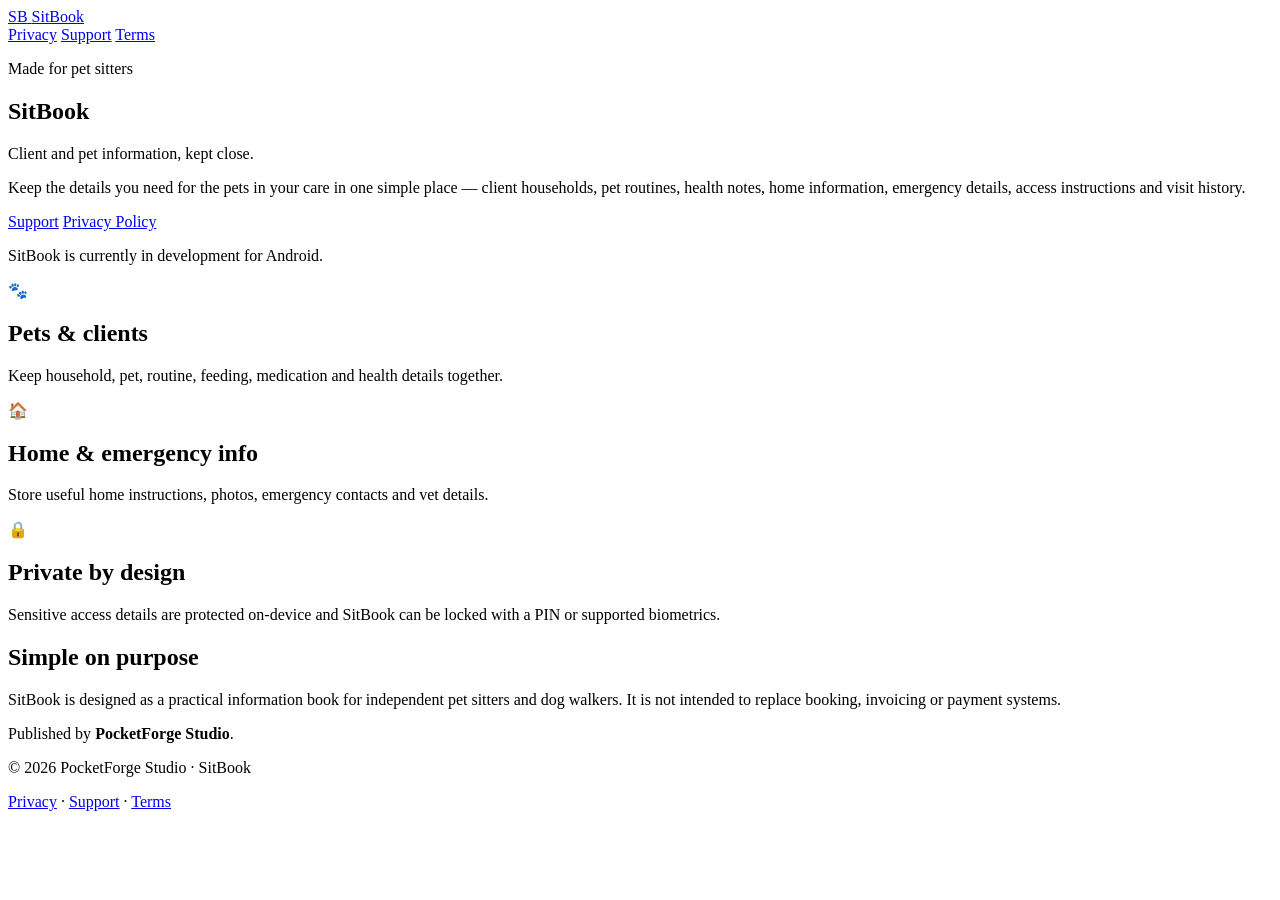
==== index.html @ 374b7adf "Add index.html" ====
<!doctype html>
<html lang="en">
<head>
  <meta charset="utf-8">
  <meta name="viewport" content="width=device-width, initial-scale=1">
  <meta name="description" content="SitBook — a simple, secure client and pet information app for pet sitters and dog walkers.">
  <title>SitBook</title>
  <link rel="stylesheet" href="styles.css">
</head>
<body>
  <header class="site-header">
    <a class="brand" href="index.html" aria-label="SitBook home">
      <span class="brand-mark" aria-hidden="true">SB</span>
      <span>SitBook</span>
    </a>
    <nav aria-label="Main navigation">
      <a href="privacy.html">Privacy</a>
      <a href="support.html">Support</a>
      <a href="terms.html">Terms</a>
    </nav>
  </header>

  <main>
    <section class="hero">
      <div class="hero-card">
        <p class="eyebrow">Made for pet sitters</p>
        <h1>SitBook</h1>
        <p class="tagline">Client and pet information, kept close.</p>
        <p class="intro">
          Keep the details you need for the pets in your care in one simple place —
          client households, pet routines, health notes, home information, emergency
          details, access instructions and visit history.
        </p>
        <div class="actions">
          <a class="button primary" href="support.html">Support</a>
          <a class="button secondary" href="privacy.html">Privacy Policy</a>
        </div>
        <p class="coming-soon">SitBook is currently in development for Android.</p>
      </div>
    </section>

    <section class="features" aria-label="SitBook features">
      <article>
        <span aria-hidden="true">🐾</span>
        <h2>Pets & clients</h2>
        <p>Keep household, pet, routine, feeding, medication and health details together.</p>
      </article>
      <article>
        <span aria-hidden="true">🏠</span>
        <h2>Home & emergency info</h2>
        <p>Store useful home instructions, photos, emergency contacts and vet details.</p>
      </article>
      <article>
        <span aria-hidden="true">🔒</span>
        <h2>Private by design</h2>
        <p>Sensitive access details are protected on-device and SitBook can be locked with a PIN or supported biometrics.</p>
      </article>
    </section>

    <section class="about">
      <div class="content-card">
        <h2>Simple on purpose</h2>
        <p>
          SitBook is designed as a practical information book for independent pet sitters and dog walkers.
          It is not intended to replace booking, invoicing or payment systems.
        </p>
        <p>Published by <strong>PocketForge Studio</strong>.</p>
      </div>
    </section>
  </main>

  <footer>
    <p>© 2026 PocketForge Studio · SitBook</p>
    <p>
      <a href="privacy.html">Privacy</a>
      <span aria-hidden="true">·</span>
      <a href="support.html">Support</a>
      <span aria-hidden="true">·</span>
      <a href="terms.html">Terms</a>
    </p>
  </footer>
</body>
</html>
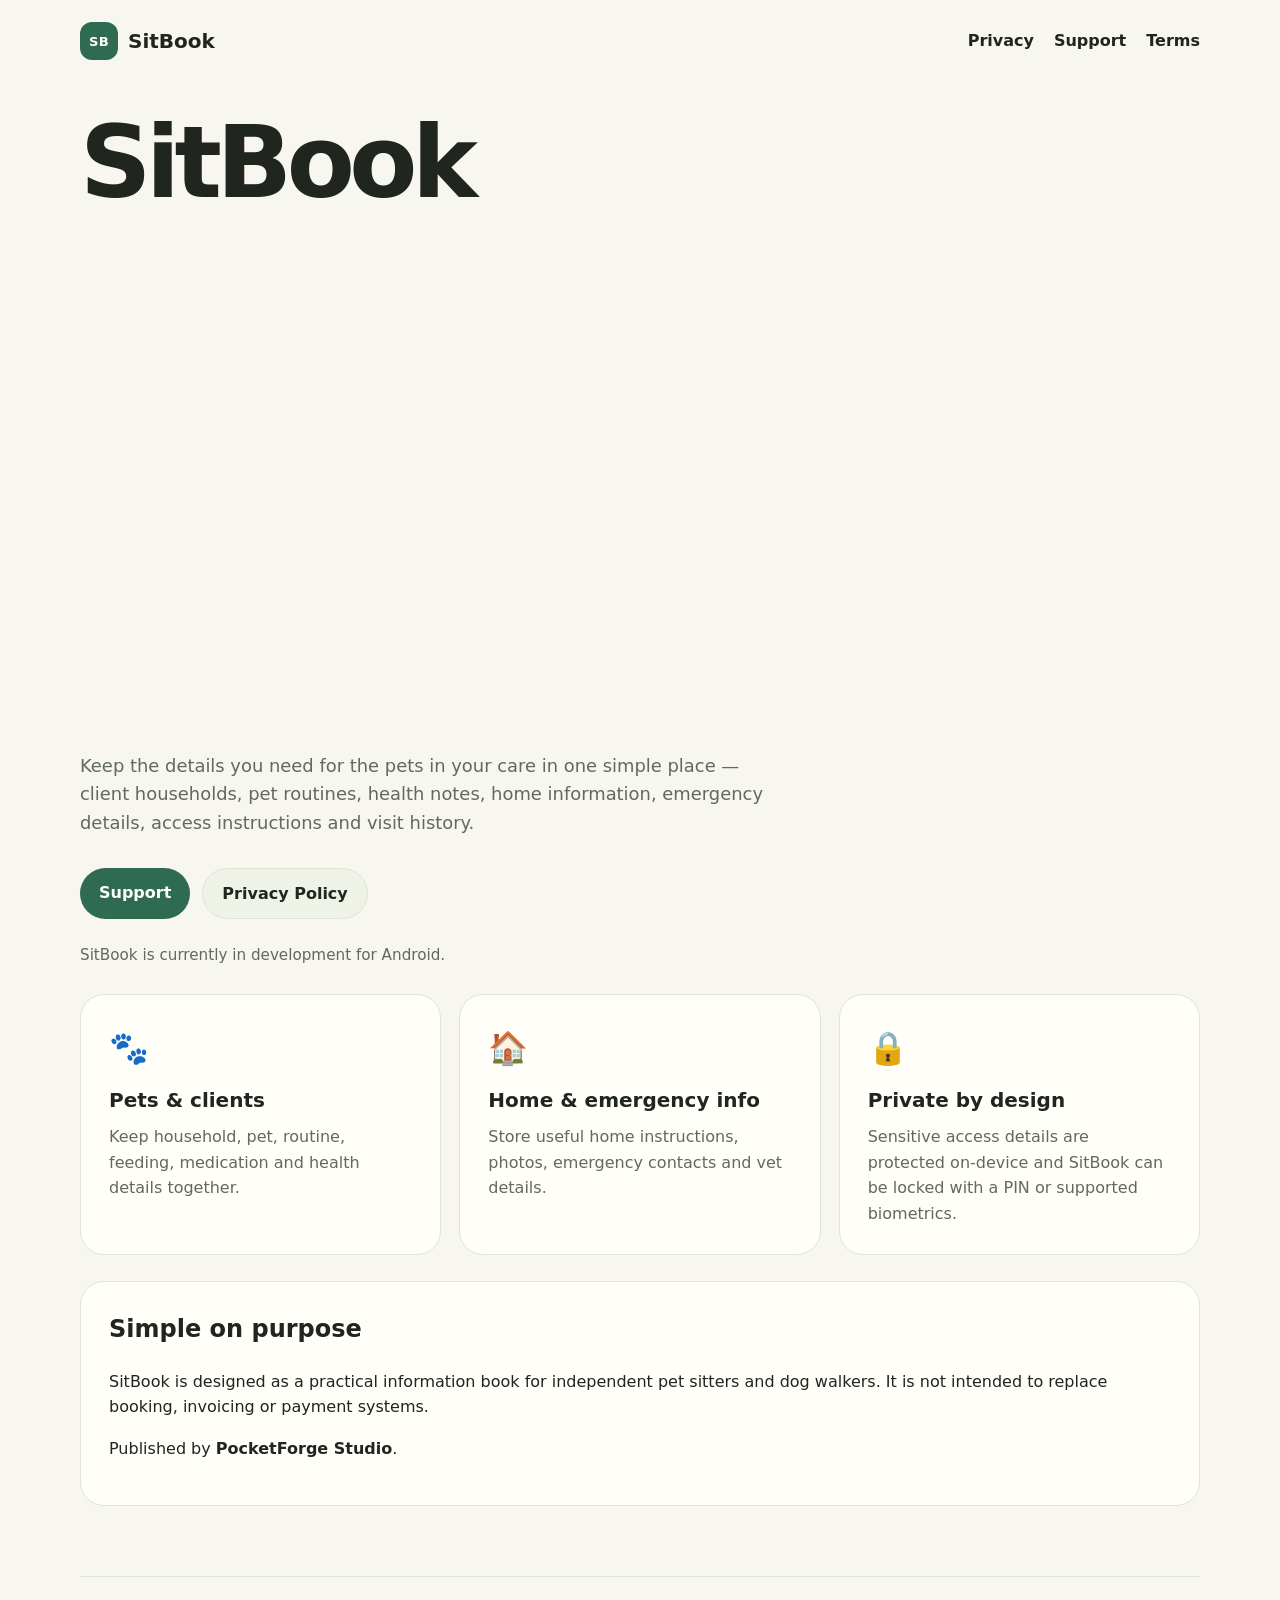
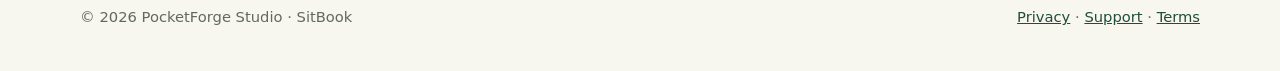
==== commit 3421b7bc: "Add SitBook banner to homepage" ====
--- a/index.html
+++ b/index.html
@@ -22,10 +22,15 @@
 
   <main>
     <section class="hero">
-      <div class="hero-card">
-        <p class="eyebrow">Made for pet sitters</p>
-        <h1>SitBook</h1>
-        <p class="tagline">Client and pet information, kept close.</p>
+      <h1 class="sr-only">SitBook</h1>
+      <div class="hero-banner">
+        <img
+          src="sitbook-banner.webp"
+          alt="SitBook — private pet sitter records, beautifully organised."
+        >
+      </div>
+
+      <div class="hero-details">
         <p class="intro">
           Keep the details you need for the pets in your care in one simple place —
           client households, pet routines, health notes, home information, emergency
--- a/styles.css
+++ b/styles.css
@@ -0,0 +1,247 @@
+:root {
+  --bg: #f7f6ef;
+  --surface: #fffef9;
+  --surface-soft: #eef2e7;
+  --text: #20251f;
+  --muted: #62695f;
+  --accent: #2f6b53;
+  --accent-dark: #214d3b;
+  --line: #dfe5d8;
+  --shadow: 0 18px 50px rgba(39, 64, 49, 0.10);
+}
+
+* { box-sizing: border-box; }
+
+html { scroll-behavior: smooth; }
+
+body {
+  margin: 0;
+  font-family: system-ui, -apple-system, BlinkMacSystemFont, "Segoe UI", sans-serif;
+  color: var(--text);
+  background: var(--bg);
+  line-height: 1.6;
+}
+
+a { color: var(--accent-dark); }
+
+.site-header {
+  width: min(1120px, calc(100% - 36px));
+  margin: 0 auto;
+  min-height: 82px;
+  display: flex;
+  align-items: center;
+  justify-content: space-between;
+  gap: 24px;
+}
+
+.brand {
+  display: inline-flex;
+  align-items: center;
+  gap: 10px;
+  text-decoration: none;
+  color: var(--text);
+  font-size: 1.25rem;
+  font-weight: 800;
+}
+
+.brand-mark {
+  width: 38px;
+  height: 38px;
+  border-radius: 12px;
+  display: inline-grid;
+  place-items: center;
+  background: var(--accent);
+  color: white;
+  font-size: 0.82rem;
+  letter-spacing: 0.03em;
+}
+
+nav {
+  display: flex;
+  gap: 20px;
+}
+
+nav a {
+  color: var(--text);
+  text-decoration: none;
+  font-weight: 650;
+}
+
+nav a:hover,
+footer a:hover { text-decoration: underline; }
+
+.hero {
+  width: min(1120px, calc(100% - 36px));
+  margin: 32px auto 0;
+}
+
+.hero-card {
+  min-height: 500px;
+  padding: clamp(42px, 8vw, 92px);
+  border: 1px solid var(--line);
+  border-radius: 34px;
+  background:
+    radial-gradient(circle at top right, rgba(47, 107, 83, 0.14), transparent 36%),
+    var(--surface);
+  box-shadow: var(--shadow);
+  display: flex;
+  flex-direction: column;
+  align-items: flex-start;
+  justify-content: center;
+}
+
+.eyebrow {
+  margin: 0 0 8px;
+  color: var(--accent-dark);
+  font-weight: 800;
+  letter-spacing: 0.05em;
+  text-transform: uppercase;
+  font-size: 0.86rem;
+}
+
+h1 {
+  margin: 0;
+  font-size: clamp(3rem, 8vw, 6.2rem);
+  line-height: 0.98;
+  letter-spacing: -0.055em;
+}
+
+.tagline {
+  margin: 18px 0 12px;
+  font-size: clamp(1.45rem, 3vw, 2rem);
+  font-weight: 750;
+}
+
+.intro {
+  max-width: 710px;
+  margin: 0;
+  color: var(--muted);
+  font-size: 1.12rem;
+}
+
+.actions {
+  display: flex;
+  flex-wrap: wrap;
+  gap: 12px;
+  margin-top: 30px;
+}
+
+.button {
+  display: inline-block;
+  padding: 12px 19px;
+  border-radius: 999px;
+  text-decoration: none;
+  font-weight: 750;
+}
+
+.primary {
+  color: white;
+  background: var(--accent);
+}
+
+.primary:hover { background: var(--accent-dark); }
+
+.secondary {
+  color: var(--text);
+  background: var(--surface-soft);
+  border: 1px solid var(--line);
+}
+
+.coming-soon {
+  margin: 24px 0 0;
+  color: var(--muted);
+  font-size: 0.95rem;
+}
+
+.features,
+.about {
+  width: min(1120px, calc(100% - 36px));
+}
+
+.features {
+  margin: 26px auto 22px;
+  display: grid;
+  grid-template-columns: repeat(3, 1fr);
+  gap: 18px;
+}
+
+.about { margin: 0 auto 70px; }
+
+.features article,
+.content-card {
+  background: var(--surface);
+  border: 1px solid var(--line);
+  border-radius: 24px;
+  padding: 28px;
+}
+
+.features article > span { font-size: 2rem; }
+.features h2 { margin: 10px 0 8px; font-size: 1.25rem; }
+.features p { margin: 0; color: var(--muted); }
+
+.page {
+  width: min(840px, calc(100% - 36px));
+  margin: 38px auto 70px;
+}
+
+.page h1 {
+  font-size: clamp(2.5rem, 7vw, 4.5rem);
+  margin-bottom: 12px;
+}
+
+.page .lead {
+  color: var(--muted);
+  font-size: 1.08rem;
+}
+
+.content-card { margin-top: 26px; }
+
+.content-card h2 { margin-top: 30px; }
+.content-card h2:first-child { margin-top: 0; }
+.content-card ul { padding-left: 24px; }
+.content-card li + li { margin-top: 8px; }
+
+.notice {
+  background: var(--surface-soft);
+  border-left: 4px solid var(--accent);
+  padding: 16px 18px;
+  border-radius: 10px;
+}
+
+footer {
+  width: min(1120px, calc(100% - 36px));
+  margin: 0 auto;
+  padding: 28px 0 42px;
+  border-top: 1px solid var(--line);
+  display: flex;
+  justify-content: space-between;
+  gap: 18px;
+  color: var(--muted);
+  font-size: 0.92rem;
+}
+
+footer p { margin: 0; }
+
+@media (max-width: 720px) {
+  .site-header {
+    min-height: 72px;
+    align-items: flex-start;
+    padding-top: 18px;
+  }
+
+  nav {
+    gap: 12px;
+    font-size: 0.92rem;
+    flex-wrap: wrap;
+    justify-content: flex-end;
+  }
+
+  .hero { margin-top: 18px; }
+  .hero-card { min-height: 450px; border-radius: 26px; padding: 38px 26px; }
+  .features { grid-template-columns: 1fr; }
+
+  footer {
+    flex-direction: column;
+    padding-bottom: 30px;
+  }
+}
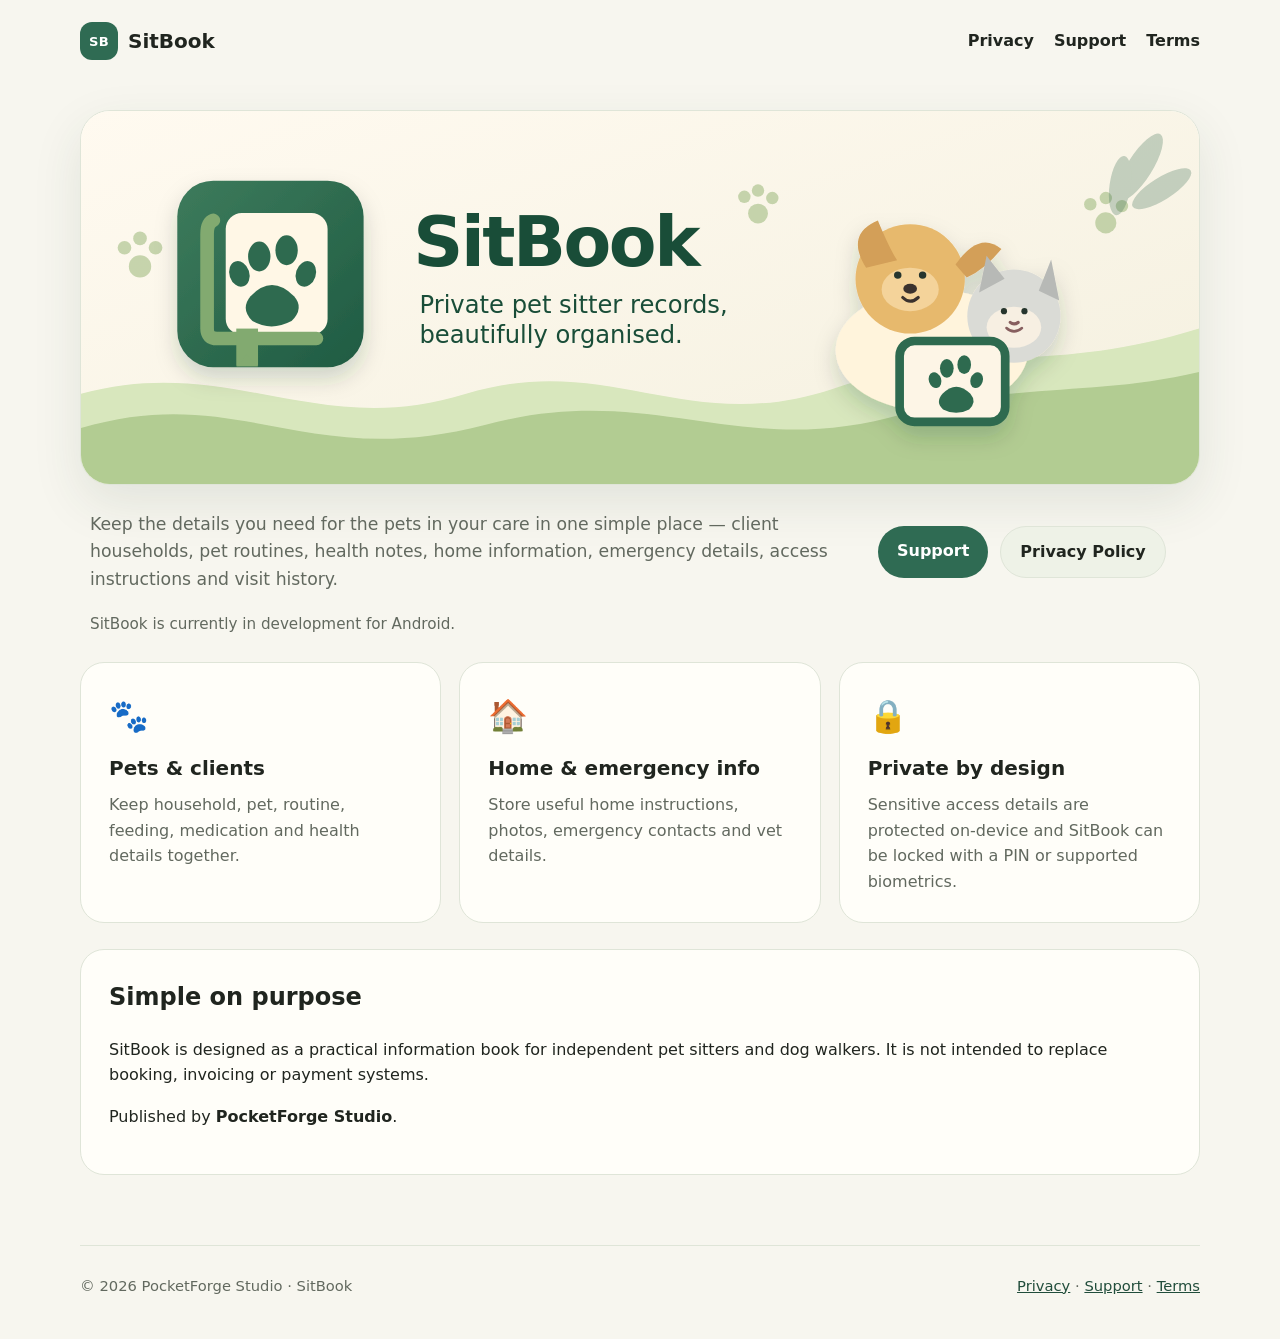
==== commit 52ad2848: "Fix SitBook homepage banner" ====
--- a/index.html
+++ b/index.html
@@ -25,7 +25,7 @@
       <h1 class="sr-only">SitBook</h1>
       <div class="hero-banner">
         <img
-          src="sitbook-banner.webp"
+          src="sitbook-banner.svg"
           alt="SitBook — private pet sitter records, beautifully organised."
         >
       </div>
--- a/styles.css
+++ b/styles.css
@@ -24,6 +24,18 @@
 
 a { color: var(--accent-dark); }
 
+.sr-only {
+  position: absolute;
+  width: 1px;
+  height: 1px;
+  padding: 0;
+  margin: -1px;
+  overflow: hidden;
+  clip: rect(0, 0, 0, 0);
+  white-space: nowrap;
+  border: 0;
+}
+
 .site-header {
   width: min(1120px, calc(100% - 36px));
   margin: 0 auto;
@@ -72,58 +84,44 @@
 
 .hero {
   width: min(1120px, calc(100% - 36px));
-  margin: 32px auto 0;
-}
-
-.hero-card {
-  min-height: 500px;
-  padding: clamp(42px, 8vw, 92px);
+  margin: 28px auto 0;
+}
+
+.hero-banner {
+  overflow: hidden;
   border: 1px solid var(--line);
-  border-radius: 34px;
-  background:
-    radial-gradient(circle at top right, rgba(47, 107, 83, 0.14), transparent 36%),
-    var(--surface);
+  border-radius: 30px;
+  background: var(--surface);
   box-shadow: var(--shadow);
-  display: flex;
-  flex-direction: column;
-  align-items: flex-start;
-  justify-content: center;
-}
-
-.eyebrow {
-  margin: 0 0 8px;
-  color: var(--accent-dark);
-  font-weight: 800;
-  letter-spacing: 0.05em;
-  text-transform: uppercase;
-  font-size: 0.86rem;
-}
-
-h1 {
-  margin: 0;
-  font-size: clamp(3rem, 8vw, 6.2rem);
-  line-height: 0.98;
-  letter-spacing: -0.055em;
-}
-
-.tagline {
-  margin: 18px 0 12px;
-  font-size: clamp(1.45rem, 3vw, 2rem);
-  font-weight: 750;
+}
+
+.hero-banner img {
+  display: block;
+  width: 100%;
+  height: auto;
+}
+
+.hero-details {
+  display: flex;
+  flex-wrap: wrap;
+  align-items: center;
+  gap: 18px 28px;
+  padding: 26px 10px 0;
 }
 
 .intro {
-  max-width: 710px;
-  margin: 0;
-  color: var(--muted);
-  font-size: 1.12rem;
+  flex: 1 1 610px;
+  max-width: 760px;
+  margin: 0;
+  color: var(--muted);
+  font-size: 1.08rem;
 }
 
 .actions {
   display: flex;
   flex-wrap: wrap;
   gap: 12px;
-  margin-top: 30px;
+  margin: 0;
 }
 
 .button {
@@ -148,7 +146,8 @@
 }
 
 .coming-soon {
-  margin: 24px 0 0;
+  flex-basis: 100%;
+  margin: 0;
   color: var(--muted);
   font-size: 0.95rem;
 }
@@ -237,7 +236,9 @@
   }
 
   .hero { margin-top: 18px; }
-  .hero-card { min-height: 450px; border-radius: 26px; padding: 38px 26px; }
+  .hero-banner { border-radius: 22px; }
+  .hero-details { padding: 20px 4px 0; }
+  .intro { font-size: 1rem; }
   .features { grid-template-columns: 1fr; }
 
   footer {
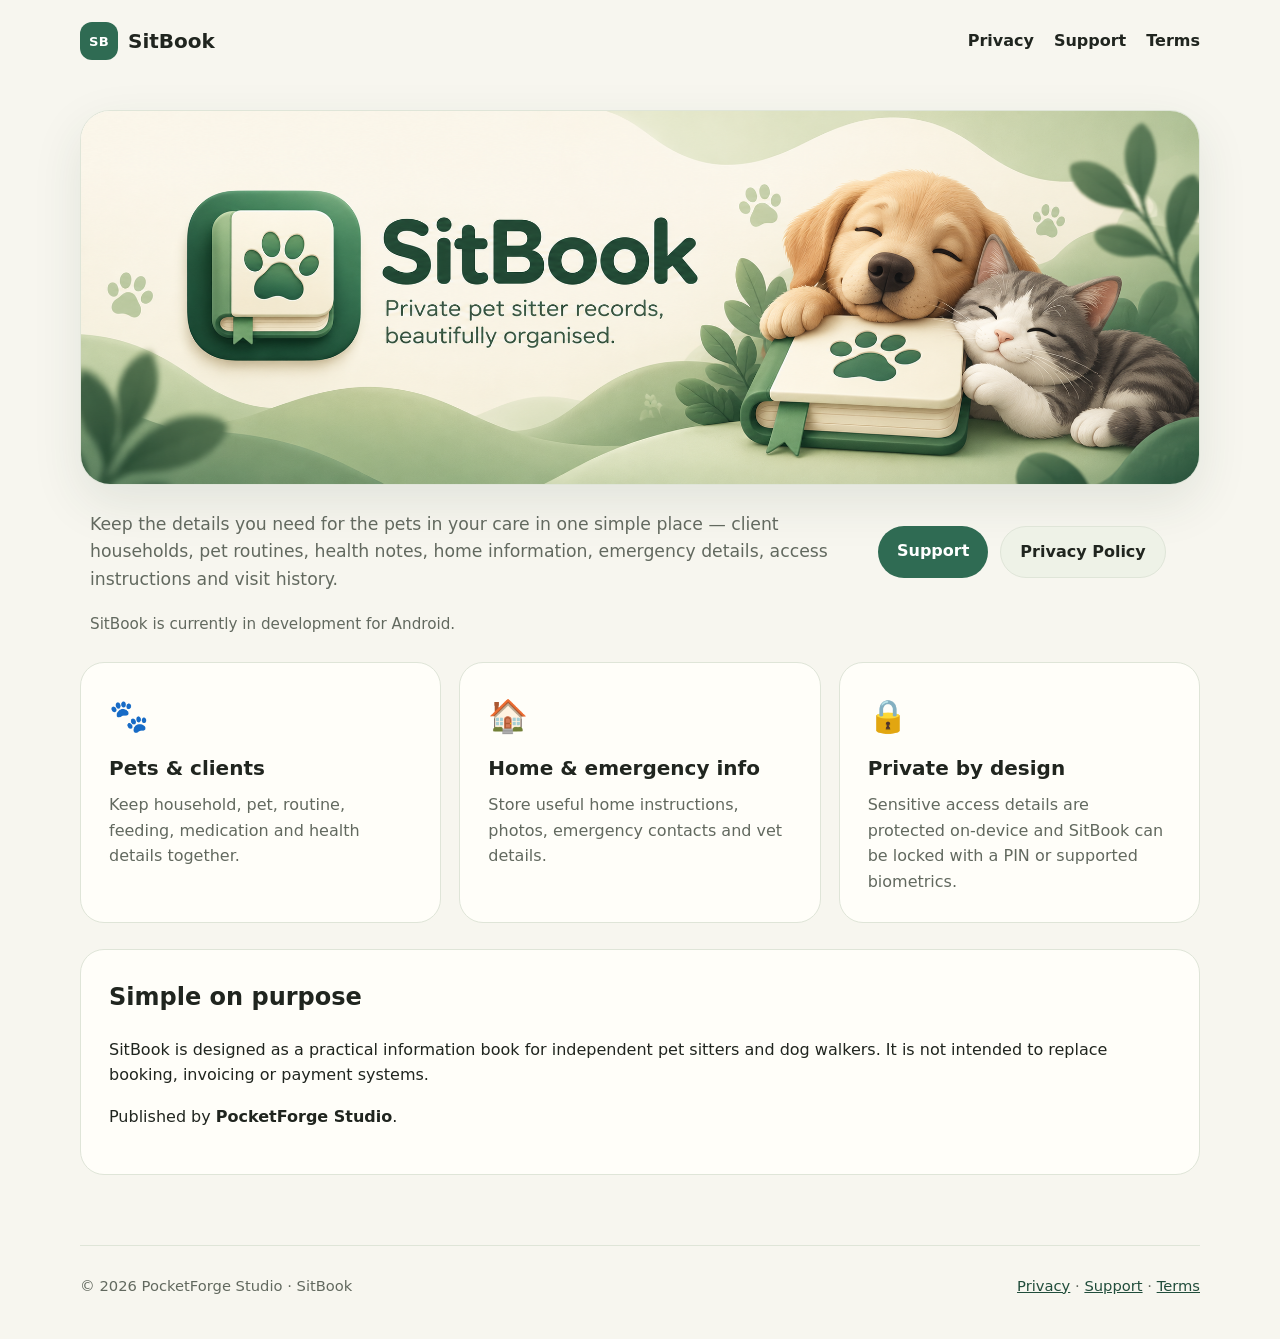
==== commit 6ecf5d22: "Replace SVG banner with PNG in index.html" ====
--- a/index.html
+++ b/index.html
@@ -24,10 +24,7 @@
     <section class="hero">
       <h1 class="sr-only">SitBook</h1>
       <div class="hero-banner">
-        <img
-          src="sitbook-banner.svg"
-          alt="SitBook — private pet sitter records, beautifully organised."
-        >
+        <img src="sitbook-banner.png" alt="SitBook — private pet sitter records, beautifully organised.">
       </div>
 
       <div class="hero-details">
